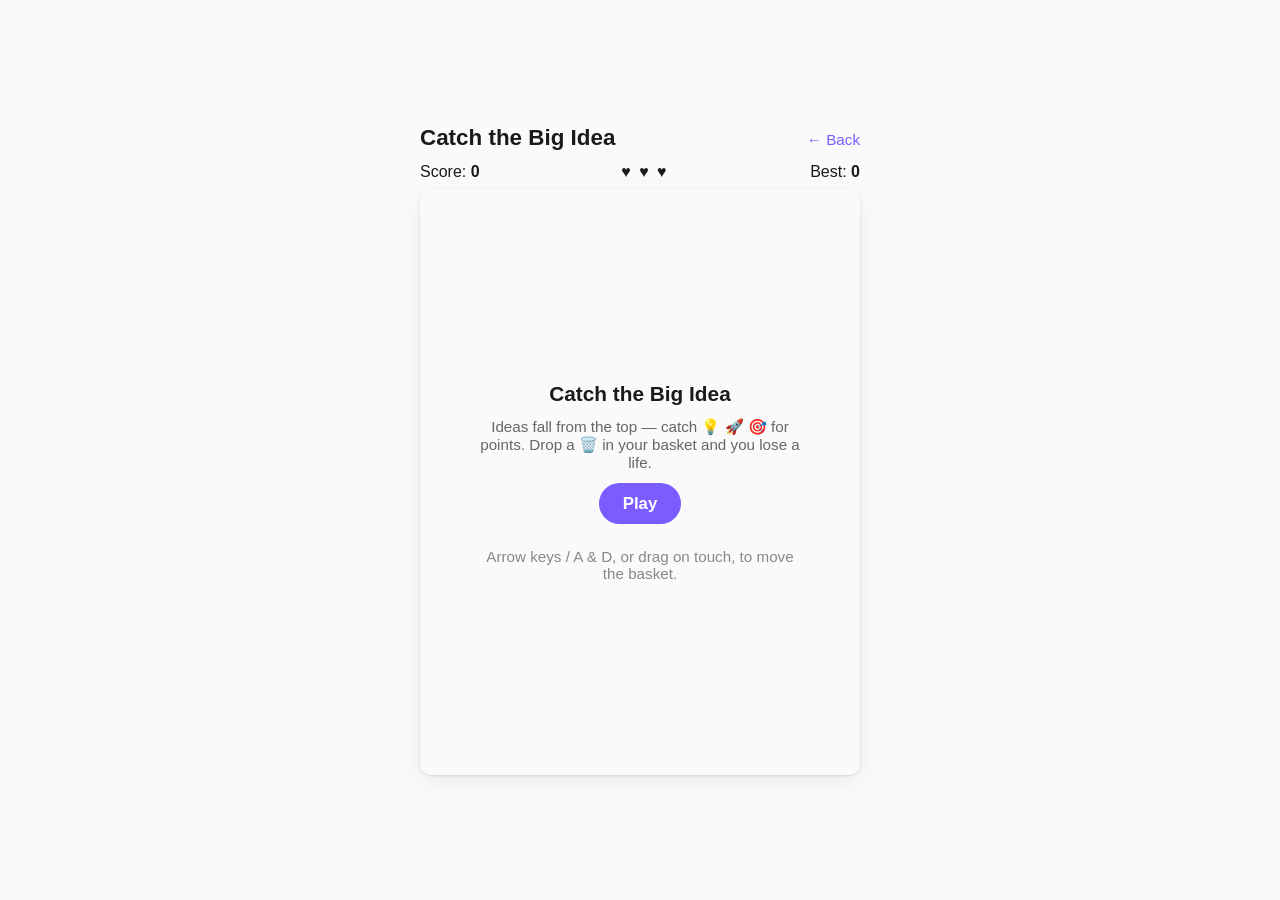
==== play.html @ 43531066 "Add a mini-game for the under-construction page "Catch the Big Idea" - a quick canvas game where fal" ====
<!DOCTYPE html>
<html lang="en">
<head>
  <meta charset="UTF-8">
  <meta name="viewport" content="width=device-width, initial-scale=1.0">
  <title>Catch the Big Idea | Krysti Horvat</title>
  <link rel="stylesheet" href="assets/style.css">
  <link rel="stylesheet" href="assets/game.css">
</head>
<body class="game-page">
  <main>
    <div class="game-header">
      <h1>Catch the Big Idea</h1>
      <a class="back-link" href="index.html">&larr; Back</a>
    </div>

    <div class="hud">
      <span>Score: <strong id="score">0</strong></span>
      <span class="lives" id="lives">♥ ♥ ♥</span>
      <span>Best: <strong id="best">0</strong></span>
    </div>

    <div class="game-overlay">
      <canvas id="gameCanvas"></canvas>

      <div class="overlay-panel" id="startPanel">
        <h2>Catch the Big Idea</h2>
        <p>Ideas fall from the top &mdash; catch 💡 🚀 🎯 for points. Drop a 🗑️ in your basket and you lose a life.</p>
        <button class="play-button" id="startButton">Play</button>
        <p class="hint">Arrow keys / A &amp; D, or drag on touch, to move the basket.</p>
      </div>

      <div class="overlay-panel hidden" id="overPanel">
        <h2>Game Over</h2>
        <p id="finalScoreText">Score: 0</p>
        <button class="play-button" id="retryButton">Play Again</button>
      </div>
    </div>
  </main>

  <script src="assets/game.js"></script>
</body>
</html>
---- assets/style.css ----
:root {
  color-scheme: light dark;
  --bg: #fafafa;
  --fg: #1a1a1a;
  --accent: #7a5cff;
}

* {
  box-sizing: border-box;
}

body {
  margin: 0;
  min-height: 100vh;
  display: flex;
  align-items: center;
  justify-content: center;
  font-family: -apple-system, BlinkMacSystemFont, "Segoe UI", Helvetica, Arial, sans-serif;
  background: var(--bg);
  color: var(--fg);
}

main {
  text-align: center;
  padding: 2rem;
}

h1 {
  font-size: clamp(1.75rem, 4vw, 2.75rem);
  font-weight: 600;
  margin: 0 0 0.5rem;
}

p {
  color: #666;
  font-size: 1.05rem;
  margin: 0;
}
---- assets/game.css ----
.game-page main {
  width: 100%;
  max-width: 480px;
  padding: 1.25rem;
}

.game-header {
  display: flex;
  align-items: baseline;
  justify-content: space-between;
  margin-bottom: 0.75rem;
}

.game-header h1 {
  font-size: 1.4rem;
  margin: 0;
}

.back-link {
  color: var(--accent);
  text-decoration: none;
  font-size: 0.95rem;
  white-space: nowrap;
}

.back-link:hover {
  text-decoration: underline;
}

.hud {
  display: flex;
  justify-content: space-between;
  align-items: center;
  font-size: 1rem;
  margin-bottom: 0.5rem;
  font-variant-numeric: tabular-nums;
}

.hud .lives {
  letter-spacing: 2px;
}

#gameCanvas {
  display: block;
  width: 100%;
  aspect-ratio: 3 / 4;
  background: #ffffff;
  border-radius: 12px;
  box-shadow: 0 1px 3px rgba(0, 0, 0, 0.12), 0 8px 24px rgba(0, 0, 0, 0.06);
  touch-action: none;
  cursor: grab;
}

@media (prefers-color-scheme: dark) {
  #gameCanvas {
    background: #222225;
  }
}

.game-overlay {
  position: relative;
}

.overlay-panel {
  position: absolute;
  inset: 0;
  display: flex;
  flex-direction: column;
  align-items: center;
  justify-content: center;
  gap: 0.75rem;
  text-align: center;
  background: rgba(250, 250, 250, 0.92);
  border-radius: 12px;
  padding: 1.5rem;
}

@media (prefers-color-scheme: dark) {
  .overlay-panel {
    background: rgba(26, 26, 26, 0.88);
  }
}

.overlay-panel h2 {
  margin: 0;
  font-size: 1.3rem;
}

.overlay-panel p {
  font-size: 0.95rem;
  max-width: 320px;
}

.play-button {
  border: none;
  background: var(--accent);
  color: #fff;
  font-size: 1.05rem;
  font-weight: 600;
  padding: 0.65rem 1.5rem;
  border-radius: 999px;
  cursor: pointer;
}

.play-button:hover {
  filter: brightness(1.08);
}

.hidden {
  display: none !important;
}

.hint {
  margin-top: 0.75rem;
  font-size: 0.85rem;
  color: #888;
}
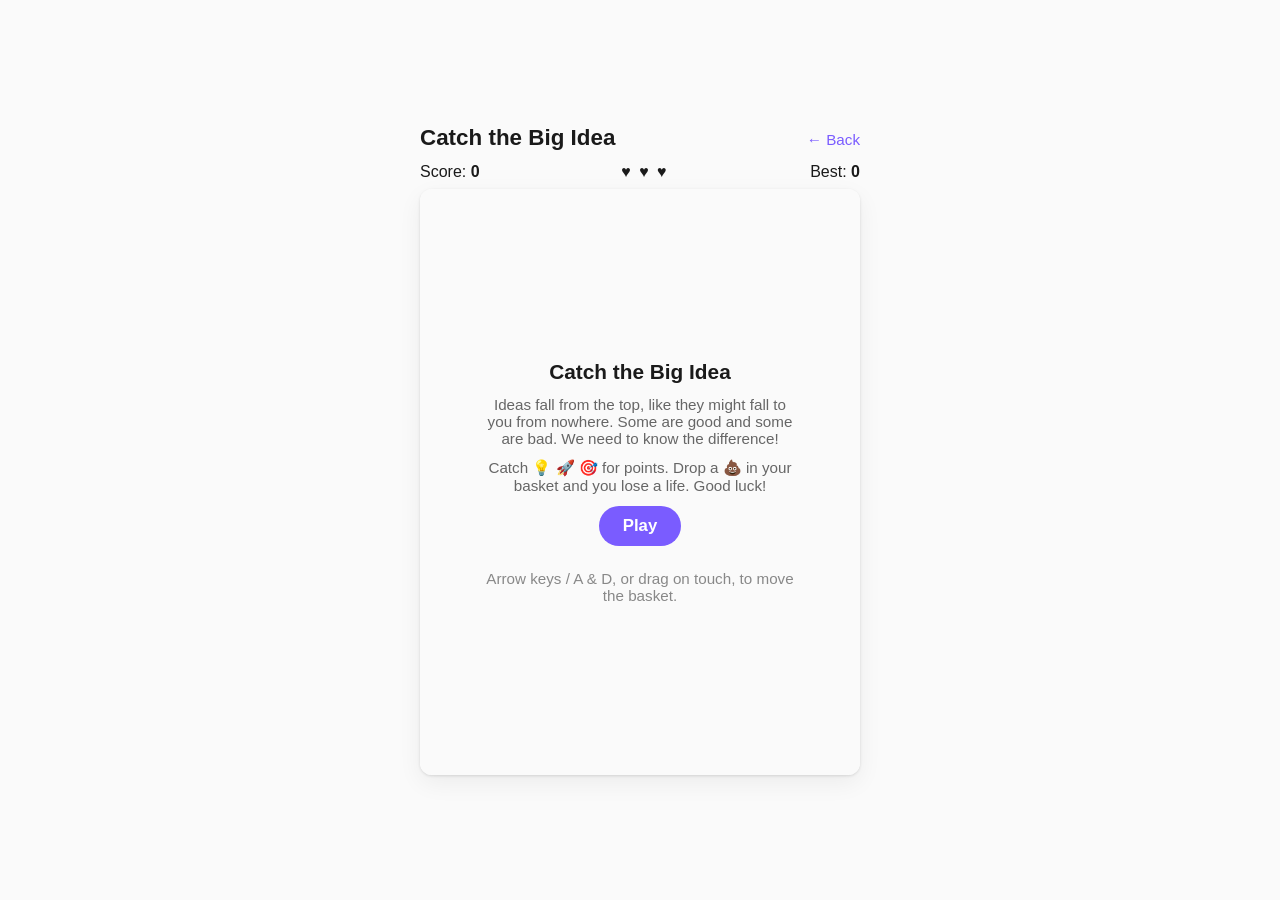
==== commit e666b614: "Make the paddle colorable and fix the poop emoji's role The poop was meant to be the falling hazard " ====
--- a/play.html
+++ b/play.html
@@ -25,7 +25,8 @@
 
       <div class="overlay-panel" id="startPanel">
         <h2>Catch the Big Idea</h2>
-        <p>Ideas fall from the top &mdash; catch 💡 🚀 🎯 for points. Drop a 🗑️ in your basket and you lose a life.</p>
+        <p>Ideas fall from the top, like they might fall to you from nowhere. Some are good and some are bad. We need to know the difference!</p>
+        <p>Catch 💡 🚀 🎯 for points. Drop a 💩 in your basket and you lose a life. Good luck!</p>
         <button class="play-button" id="startButton">Play</button>
         <p class="hint">Arrow keys / A &amp; D, or drag on touch, to move the basket.</p>
       </div>
@@ -36,6 +37,15 @@
         <button class="play-button" id="retryButton">Play Again</button>
       </div>
     </div>
+
+    <div class="color-picker hidden" id="colorPicker">
+      <button class="swatch selected" data-color="#7a5cff" style="background:#7a5cff" aria-label="Purple"></button>
+      <button class="swatch" data-color="#2dd4bf" style="background:#2dd4bf" aria-label="Teal"></button>
+      <button class="swatch" data-color="#fb923c" style="background:#fb923c" aria-label="Orange"></button>
+      <button class="swatch" data-color="#38bdf8" style="background:#38bdf8" aria-label="Blue"></button>
+      <button class="swatch" data-color="#f472b6" style="background:#f472b6" aria-label="Pink"></button>
+      <button class="swatch" data-color="#34d399" style="background:#34d399" aria-label="Green"></button>
+    </div>
   </main>
 
   <script src="assets/game.js"></script>
--- a/assets/game.css
+++ b/assets/game.css
@@ -115,3 +115,24 @@
   font-size: 0.85rem;
   color: #888;
 }
+
+.color-picker {
+  display: flex;
+  justify-content: center;
+  gap: 0.6rem;
+  margin-top: 1rem;
+}
+
+.swatch {
+  width: 32px;
+  height: 32px;
+  border-radius: 50%;
+  border: 2px solid transparent;
+  padding: 0;
+  cursor: pointer;
+  box-shadow: 0 1px 2px rgba(0, 0, 0, 0.15);
+}
+
+.swatch.selected {
+  border-color: var(--fg);
+}
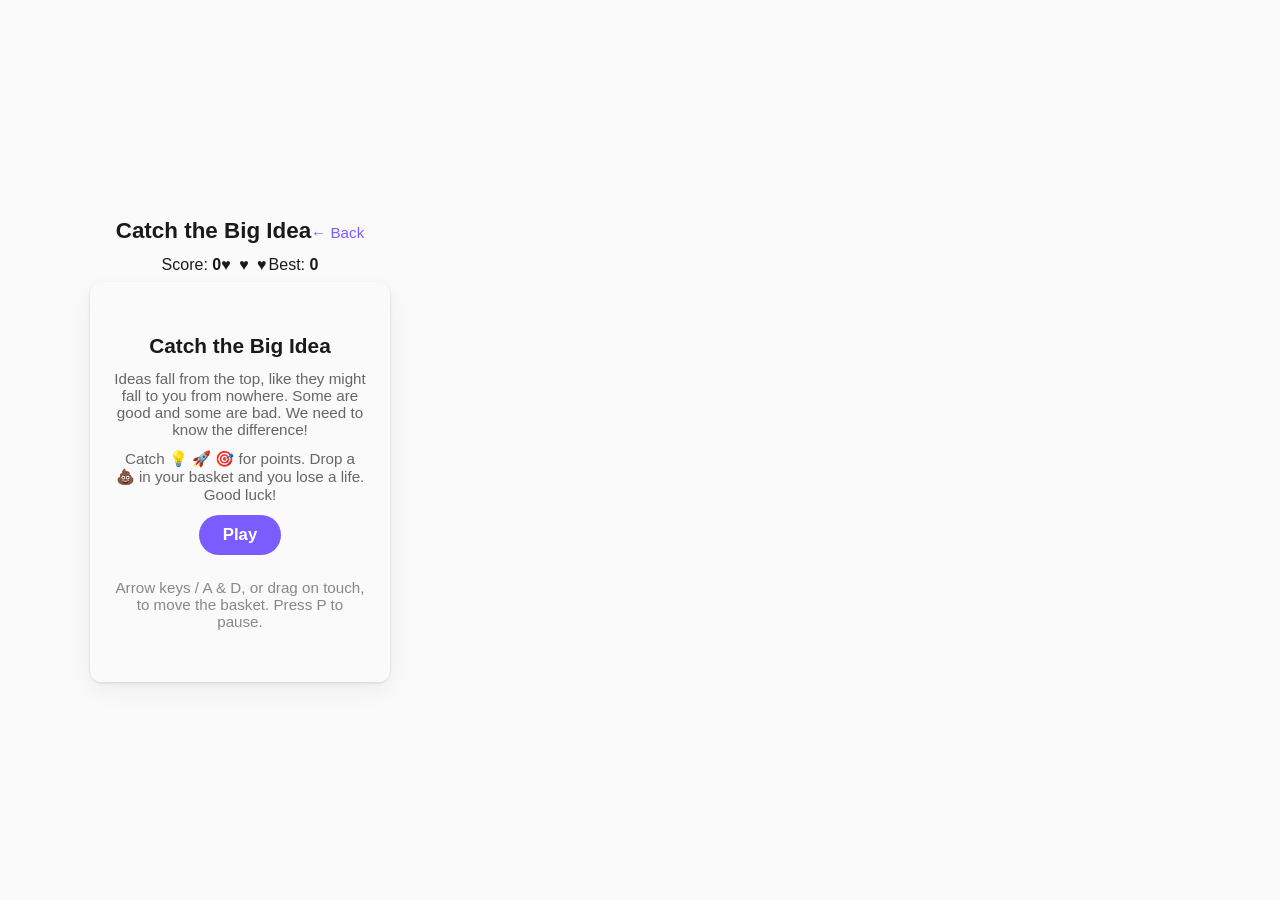
==== commit 5dadf123: "Add pause, score/miss popups, and a contact footer - Pause button + P/Esc shortcut, with a "Paused" " ====
--- a/play.html
+++ b/play.html
@@ -18,6 +18,7 @@
       <span>Score: <strong id="score">0</strong></span>
       <span class="lives" id="lives">♥ ♥ ♥</span>
       <span>Best: <strong id="best">0</strong></span>
+      <button class="pause-button hidden" id="pauseButton" aria-label="Pause">⏸</button>
     </div>
 
     <div class="game-overlay">
@@ -28,13 +29,18 @@
         <p>Ideas fall from the top, like they might fall to you from nowhere. Some are good and some are bad. We need to know the difference!</p>
         <p>Catch 💡 🚀 🎯 for points. Drop a 💩 in your basket and you lose a life. Good luck!</p>
         <button class="play-button" id="startButton">Play</button>
-        <p class="hint">Arrow keys / A &amp; D, or drag on touch, to move the basket.</p>
+        <p class="hint">Arrow keys / A &amp; D, or drag on touch, to move the basket. Press P to pause.</p>
       </div>
 
       <div class="overlay-panel hidden" id="overPanel">
         <h2>Game Over</h2>
         <p id="finalScoreText">Score: 0</p>
         <button class="play-button" id="retryButton">Play Again</button>
+      </div>
+
+      <div class="overlay-panel hidden" id="pausePanel">
+        <h2>Paused</h2>
+        <button class="play-button" id="resumeButton">Resume</button>
       </div>
     </div>
 
--- a/assets/style.css
+++ b/assets/style.css
@@ -13,16 +13,37 @@
   margin: 0;
   min-height: 100vh;
   display: flex;
-  align-items: center;
-  justify-content: center;
+  flex-direction: column;
   font-family: -apple-system, BlinkMacSystemFont, "Segoe UI", Helvetica, Arial, sans-serif;
   background: var(--bg);
   color: var(--fg);
 }
 
 main {
+  flex: 1;
+  display: flex;
+  flex-direction: column;
+  align-items: center;
+  justify-content: center;
   text-align: center;
   padding: 2rem;
+}
+
+footer {
+  text-align: center;
+  padding: 1.25rem;
+  font-size: 0.9rem;
+  color: #888;
+}
+
+footer a {
+  color: var(--accent);
+  text-decoration: none;
+  font-weight: 600;
+}
+
+footer a:hover {
+  text-decoration: underline;
 }
 
 h1 {
--- a/assets/game.css
+++ b/assets/game.css
@@ -38,6 +38,20 @@
 
 .hud .lives {
   letter-spacing: 2px;
+}
+
+.pause-button {
+  border: none;
+  background: none;
+  font-size: 1.2rem;
+  line-height: 1;
+  padding: 0.15rem 0.3rem;
+  cursor: pointer;
+  color: var(--fg);
+}
+
+.pause-button:hover {
+  opacity: 0.7;
 }
 
 #gameCanvas {
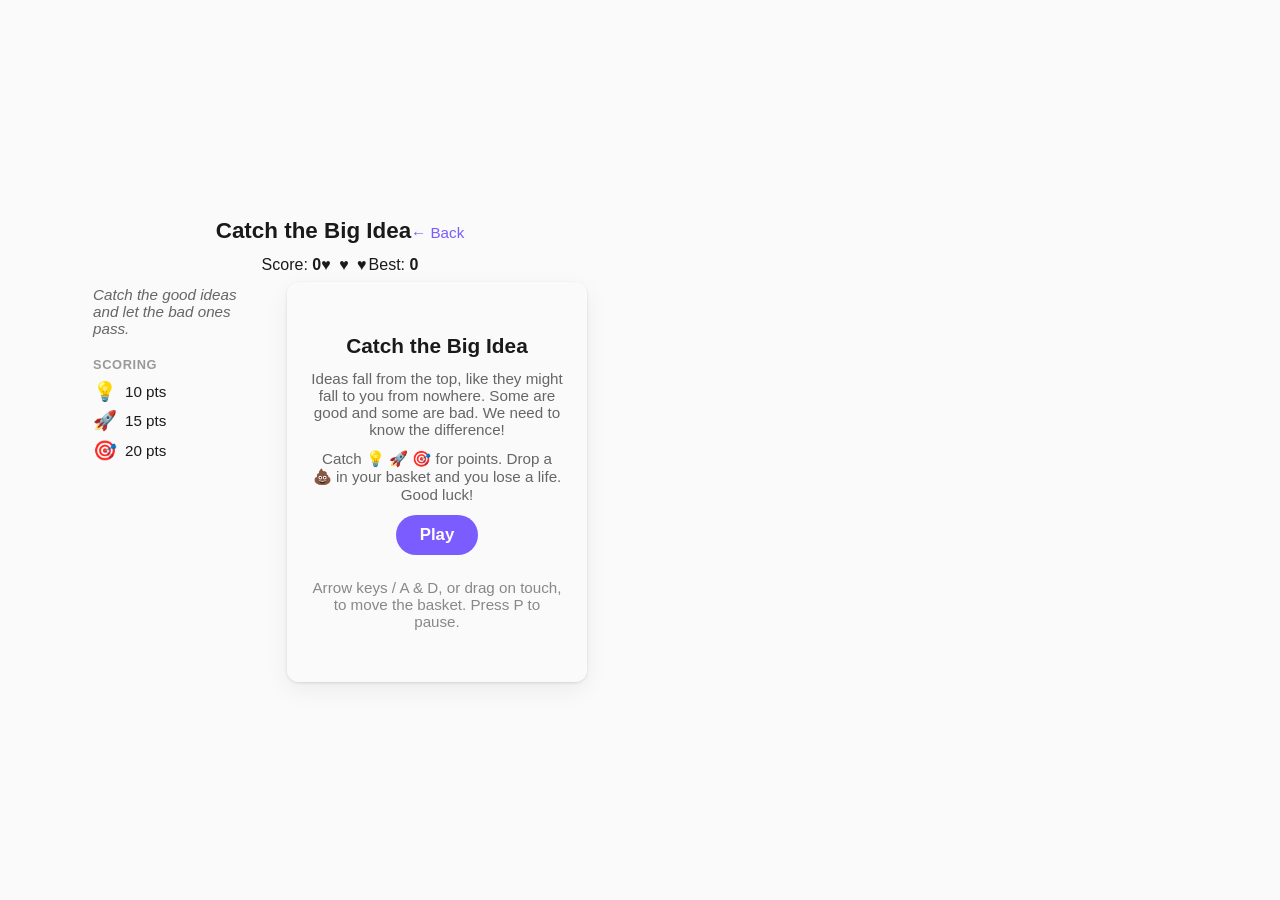
==== commit 53ddbd2e: "Add a sidebar with the game's tagline and scoring key Shows to the left of the game on wider screens" ====
--- a/play.html
+++ b/play.html
@@ -21,36 +21,50 @@
       <button class="pause-button hidden" id="pauseButton" aria-label="Pause">⏸</button>
     </div>
 
-    <div class="game-overlay">
-      <canvas id="gameCanvas"></canvas>
+    <div class="game-row">
+      <aside class="game-sidebar">
+        <p class="tagline">Catch the good ideas and let the bad ones pass.</p>
+        <div class="scoring">
+          <div class="scoring-title">Scoring</div>
+          <div class="scoring-item"><span class="scoring-emoji">💡</span><span>10 pts</span></div>
+          <div class="scoring-item"><span class="scoring-emoji">🚀</span><span>15 pts</span></div>
+          <div class="scoring-item"><span class="scoring-emoji">🎯</span><span>20 pts</span></div>
+        </div>
+      </aside>
 
-      <div class="overlay-panel" id="startPanel">
-        <h2>Catch the Big Idea</h2>
-        <p>Ideas fall from the top, like they might fall to you from nowhere. Some are good and some are bad. We need to know the difference!</p>
-        <p>Catch 💡 🚀 🎯 for points. Drop a 💩 in your basket and you lose a life. Good luck!</p>
-        <button class="play-button" id="startButton">Play</button>
-        <p class="hint">Arrow keys / A &amp; D, or drag on touch, to move the basket. Press P to pause.</p>
+      <div class="game-column">
+        <div class="game-overlay">
+          <canvas id="gameCanvas"></canvas>
+
+          <div class="overlay-panel" id="startPanel">
+            <h2>Catch the Big Idea</h2>
+            <p>Ideas fall from the top, like they might fall to you from nowhere. Some are good and some are bad. We need to know the difference!</p>
+            <p>Catch 💡 🚀 🎯 for points. Drop a 💩 in your basket and you lose a life. Good luck!</p>
+            <button class="play-button" id="startButton">Play</button>
+            <p class="hint">Arrow keys / A &amp; D, or drag on touch, to move the basket. Press P to pause.</p>
+          </div>
+
+          <div class="overlay-panel hidden" id="overPanel">
+            <h2>Game Over</h2>
+            <p id="finalScoreText">Score: 0</p>
+            <button class="play-button" id="retryButton">Play Again</button>
+          </div>
+
+          <div class="overlay-panel hidden" id="pausePanel">
+            <h2>Paused</h2>
+            <button class="play-button" id="resumeButton">Resume</button>
+          </div>
+        </div>
+
+        <div class="color-picker hidden" id="colorPicker">
+          <button class="swatch selected" data-color="#7a5cff" style="background:#7a5cff" aria-label="Purple"></button>
+          <button class="swatch" data-color="#2dd4bf" style="background:#2dd4bf" aria-label="Teal"></button>
+          <button class="swatch" data-color="#fb923c" style="background:#fb923c" aria-label="Orange"></button>
+          <button class="swatch" data-color="#38bdf8" style="background:#38bdf8" aria-label="Blue"></button>
+          <button class="swatch" data-color="#f472b6" style="background:#f472b6" aria-label="Pink"></button>
+          <button class="swatch" data-color="#34d399" style="background:#34d399" aria-label="Green"></button>
+        </div>
       </div>
-
-      <div class="overlay-panel hidden" id="overPanel">
-        <h2>Game Over</h2>
-        <p id="finalScoreText">Score: 0</p>
-        <button class="play-button" id="retryButton">Play Again</button>
-      </div>
-
-      <div class="overlay-panel hidden" id="pausePanel">
-        <h2>Paused</h2>
-        <button class="play-button" id="resumeButton">Resume</button>
-      </div>
-    </div>
-
-    <div class="color-picker hidden" id="colorPicker">
-      <button class="swatch selected" data-color="#7a5cff" style="background:#7a5cff" aria-label="Purple"></button>
-      <button class="swatch" data-color="#2dd4bf" style="background:#2dd4bf" aria-label="Teal"></button>
-      <button class="swatch" data-color="#fb923c" style="background:#fb923c" aria-label="Orange"></button>
-      <button class="swatch" data-color="#38bdf8" style="background:#38bdf8" aria-label="Blue"></button>
-      <button class="swatch" data-color="#f472b6" style="background:#f472b6" aria-label="Pink"></button>
-      <button class="swatch" data-color="#34d399" style="background:#34d399" aria-label="Green"></button>
     </div>
   </main>
 
--- a/assets/game.css
+++ b/assets/game.css
@@ -1,7 +1,90 @@
 .game-page main {
   width: 100%;
+  max-width: 680px;
+  padding: 1.25rem;
+}
+
+.game-row {
+  display: flex;
+  align-items: flex-start;
+  gap: 1.5rem;
+}
+
+.game-column {
+  width: 100%;
   max-width: 480px;
-  padding: 1.25rem;
+}
+
+.game-sidebar {
+  width: 170px;
+  flex-shrink: 0;
+  padding-top: 0.25rem;
+  text-align: left;
+}
+
+.tagline {
+  font-size: 0.95rem;
+  font-style: italic;
+  margin: 0 0 1.25rem;
+}
+
+.scoring-title {
+  font-size: 0.8rem;
+  font-weight: 600;
+  text-transform: uppercase;
+  letter-spacing: 0.05em;
+  color: #999;
+  margin-bottom: 0.5rem;
+}
+
+.scoring-item {
+  display: flex;
+  align-items: center;
+  gap: 0.5rem;
+  font-size: 0.95rem;
+  margin-bottom: 0.4rem;
+}
+
+.scoring-emoji {
+  font-size: 1.2rem;
+  width: 1.5rem;
+  text-align: center;
+}
+
+@media (max-width: 680px) {
+  .game-row {
+    flex-direction: column;
+  }
+
+  .game-sidebar {
+    width: 100%;
+    display: flex;
+    align-items: center;
+    justify-content: space-between;
+    gap: 1rem;
+    padding-top: 0;
+    margin-bottom: 1rem;
+  }
+
+  .tagline {
+    margin: 0;
+    flex: 1;
+  }
+
+  .scoring-item {
+    margin-bottom: 0.15rem;
+  }
+}
+
+@media (max-width: 480px) {
+  .game-sidebar {
+    flex-direction: column;
+    align-items: flex-start;
+  }
+
+  .tagline {
+    margin-bottom: 0.75rem;
+  }
 }
 
 .game-header {
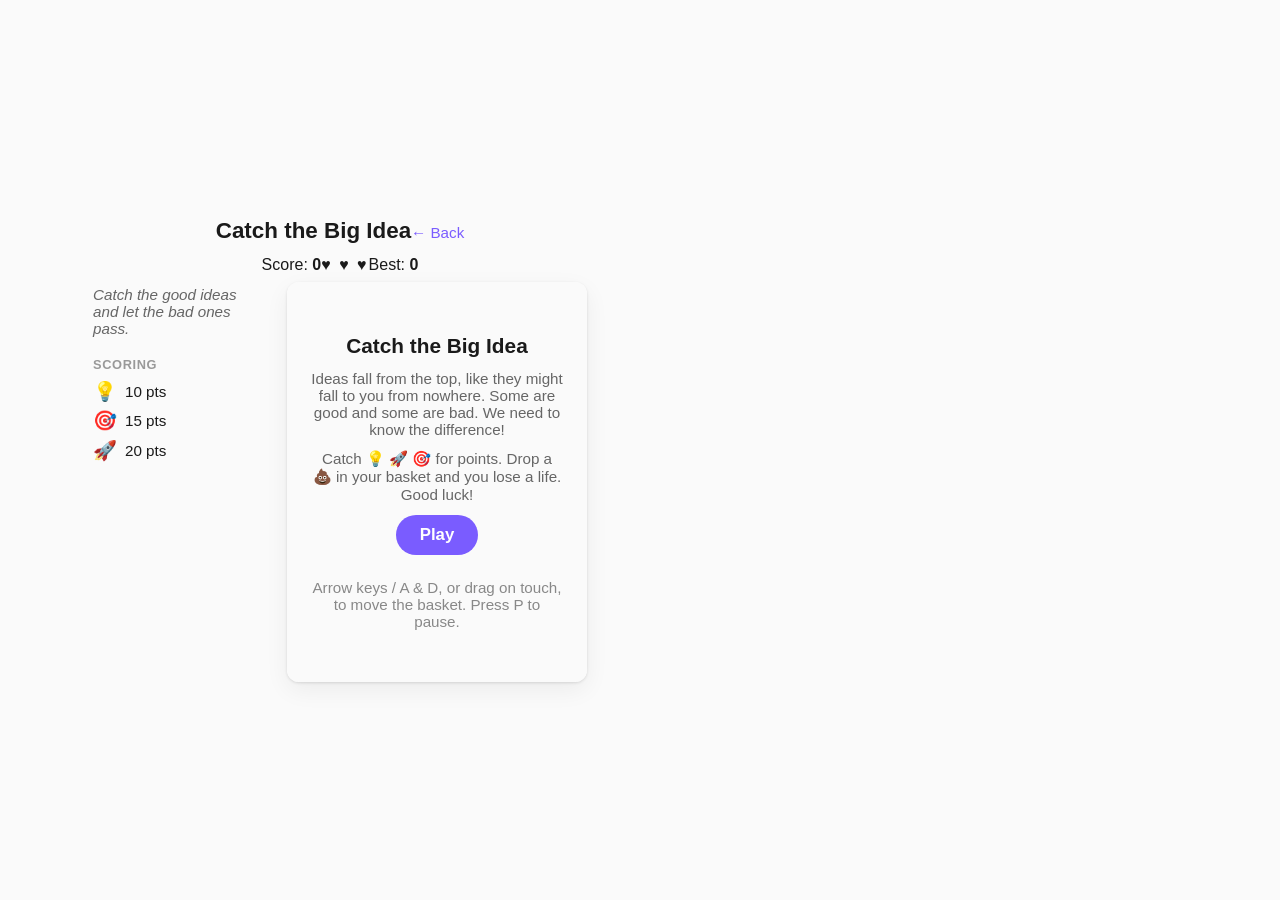
==== commit efc79d06: "Swap rocket and target point values Rocket is now 20 pts, target is 15 pts. Reordered the scoring ke" ====
--- a/play.html
+++ b/play.html
@@ -27,8 +27,8 @@
         <div class="scoring">
           <div class="scoring-title">Scoring</div>
           <div class="scoring-item"><span class="scoring-emoji">💡</span><span>10 pts</span></div>
-          <div class="scoring-item"><span class="scoring-emoji">🚀</span><span>15 pts</span></div>
-          <div class="scoring-item"><span class="scoring-emoji">🎯</span><span>20 pts</span></div>
+          <div class="scoring-item"><span class="scoring-emoji">🎯</span><span>15 pts</span></div>
+          <div class="scoring-item"><span class="scoring-emoji">🚀</span><span>20 pts</span></div>
         </div>
       </aside>
 
